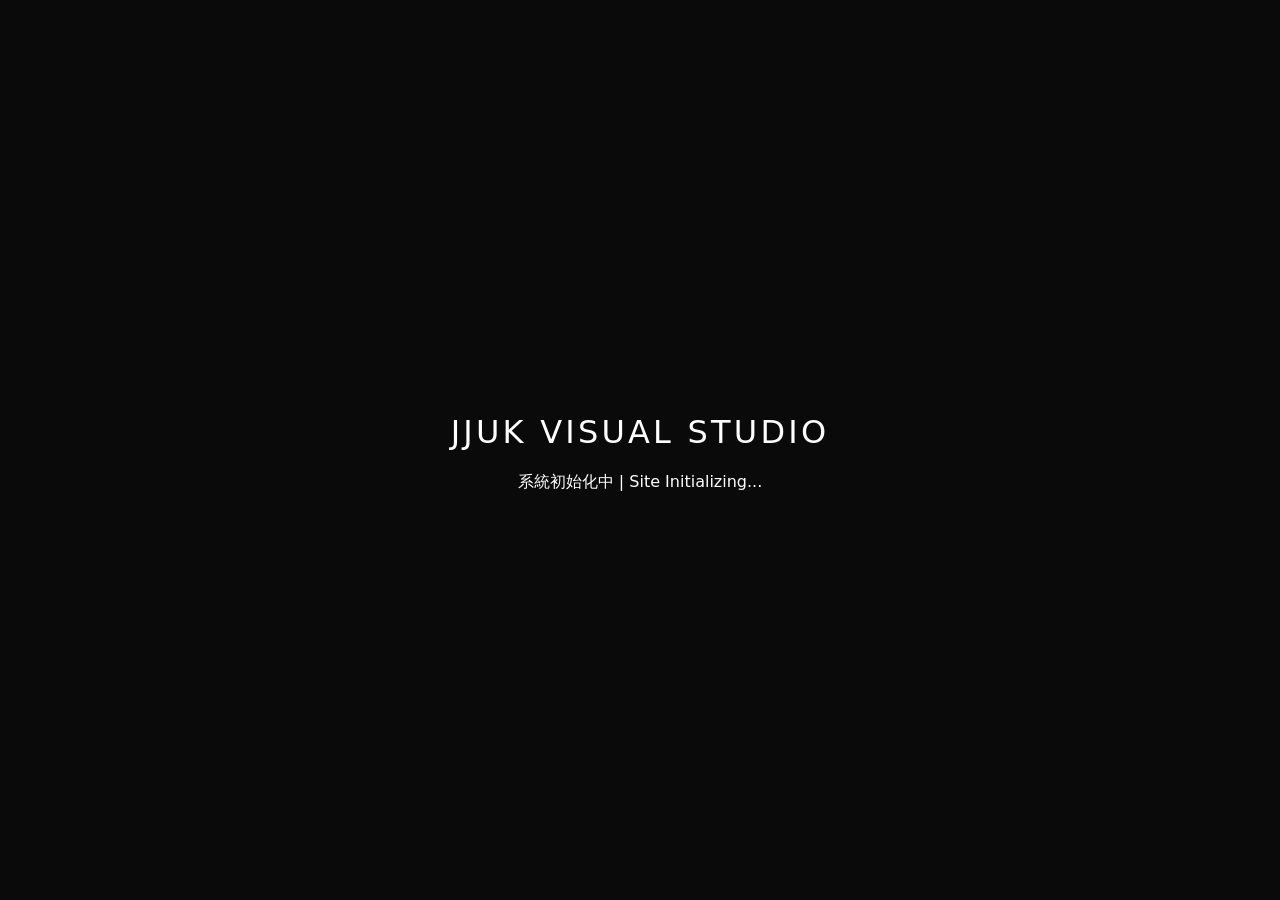
==== index.html @ 2047c07e "Initial commit: 官網基礎架構建立" ====
<!DOCTYPE html>
<html lang="zh-TW">
<head>
    <meta charset="UTF-8">
    <meta name="viewport" content="width=device-width, initial-scale=1.0">
    <title>JJUK Visual Studio | Premium Design Portfolio</title>
    <style>
        body {
            font-family: 'Inter', system-ui, -apple-system, sans-serif;
            background: #0a0a0a;
            color: #fff;
            margin: 0;
            display: flex;
            justify-content: center;
            align-items: center;
            height: 100vh;
        }
        .container {
            text-align: center;
        }
        h1 {
            font-weight: 300;
            letter-spacing: 0.1em;
            text-transform: uppercase;
        }
    </style>
</head>
<body>
    <div class="container">
        <h1>JJUK Visual Studio</h1>
        <p>系統初始化中 | Site Initializing...</p>
    </div>
</body>
</html>
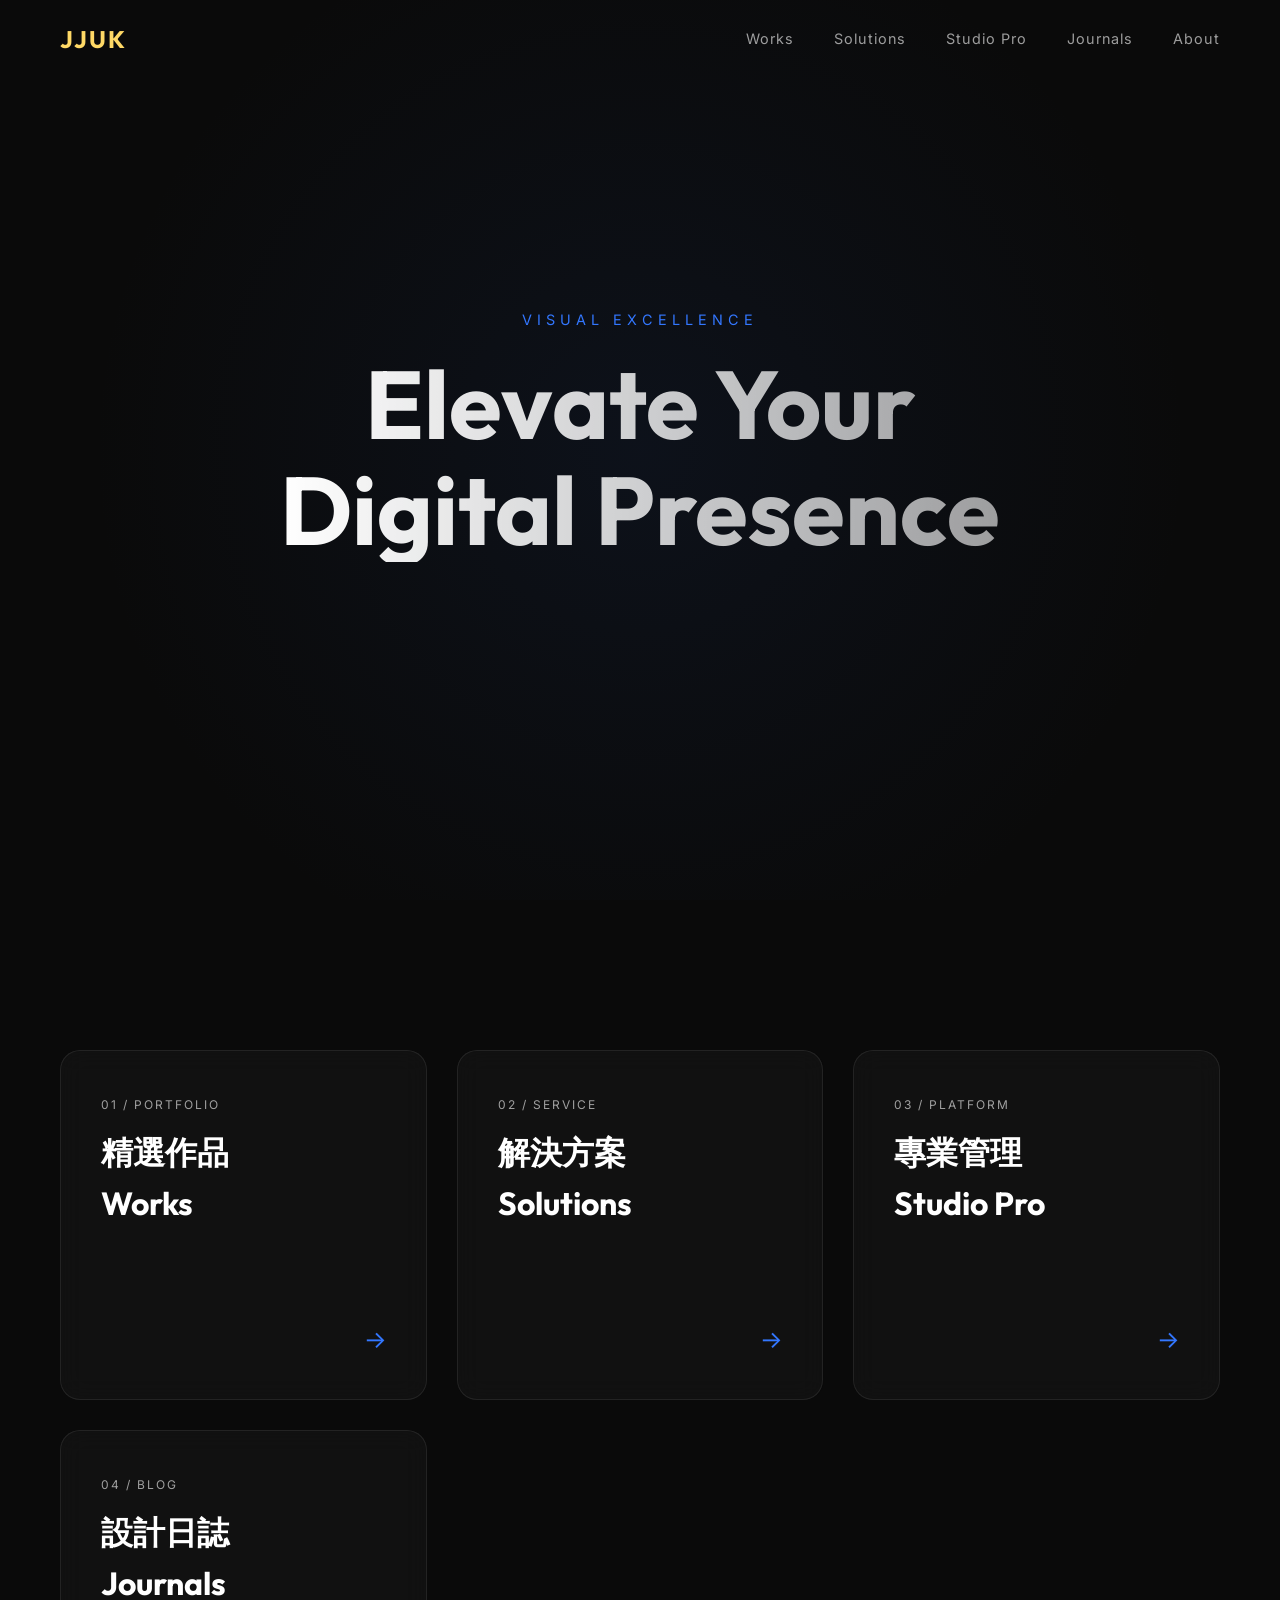
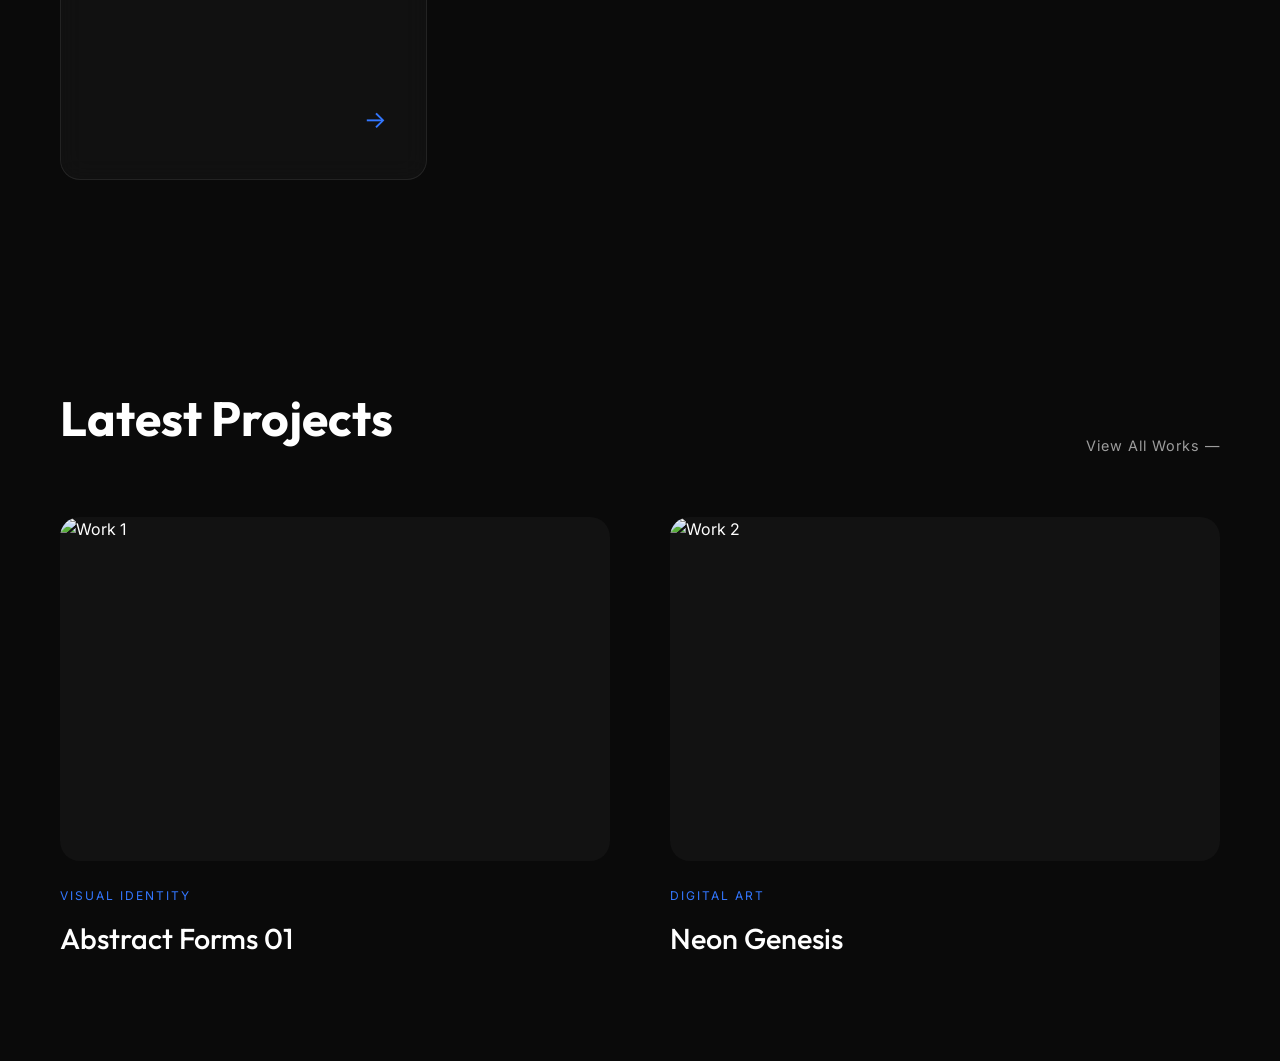
==== commit 5e87d6a3: "beginning" ====
--- a/index.html
+++ b/index.html
@@ -3,32 +3,100 @@
 <head>
     <meta charset="UTF-8">
     <meta name="viewport" content="width=device-width, initial-scale=1.0">
-    <title>JJUK Visual Studio | Premium Design Portfolio</title>
-    <style>
-        body {
-            font-family: 'Inter', system-ui, -apple-system, sans-serif;
-            background: #0a0a0a;
-            color: #fff;
-            margin: 0;
-            display: flex;
-            justify-content: center;
-            align-items: center;
-            height: 100vh;
-        }
-        .container {
-            text-align: center;
-        }
-        h1 {
-            font-weight: 300;
-            letter-spacing: 0.1em;
-            text-transform: uppercase;
-        }
-    </style>
+    <title>JJUK Visual Studio | Premium Design & Development</title>
+    <meta name="description" content="JJUK Visual Studio - 致力於提供精品級的視覺設計與網頁開發解決方案。">
+    <link rel="stylesheet" href="assets/css/style.css">
 </head>
 <body>
-    <div class="container">
-        <h1>JJUK Visual Studio</h1>
-        <p>系統初始化中 | Site Initializing...</p>
-    </div>
+    <nav class="navbar">
+        <div class="container nav-content">
+            <a href="index.html" class="nav-logo">JJUK</a>
+            <ul class="nav-links">
+                <li><a href="works/index.html">Works</a></li>
+                <li><a href="solutions/index.html">Solutions</a></li>
+                <li><a href="studio-pro/index.html">Studio Pro</a></li>
+                <li><a href="journals/index.html">Journals</a></li>
+                <li><a href="we/index.html">About</a></li>
+            </ul>
+        </div>
+    </nav>
+
+    <main>
+        <section class="hero">
+            <div class="hero-background"></div>
+            <div class="container hero-content">
+                <span class="hero-tagline">Visual Excellence</span>
+                <h1 class="hero-title">
+                    <span>Elevate Your</span>
+                    <span>Digital Presence</span>
+                </h1>
+            </div>
+        </section>
+
+        <section class="grid-menu container">
+            <div class="grid-container">
+                <a href="works/index.html" class="menu-card glass">
+                    <div>
+                        <span class="card-label">01 / Portfolio</span>
+                        <h2 class="card-title">精選作品<br>Works</h2>
+                    </div>
+                    <span class="card-arrow">→</span>
+                </a>
+                
+                <a href="solutions/index.html" class="menu-card glass">
+                    <div>
+                        <span class="card-label">02 / Service</span>
+                        <h2 class="card-title">解決方案<br>Solutions</h2>
+                    </div>
+                    <span class="card-arrow">→</span>
+                </a>
+
+                <a href="studio-pro/index.html" class="menu-card glass">
+                    <div>
+                        <span class="card-label">03 / Platform</span>
+                        <h2 class="card-title">專業管理<br>Studio Pro</h2>
+                    </div>
+                    <span class="card-arrow">→</span>
+                </a>
+
+                <a href="journals/index.html" class="menu-card glass">
+                    <div>
+                        <span class="card-label">04 / Blog</span>
+                        <h2 class="card-title">設計日誌<br>Journals</h2>
+                    </div>
+                    <span class="card-arrow">→</span>
+                </a>
+            </div>
+        </section>
+
+        <section class="latest-works container">
+            <div class="section-header">
+                <h2 class="section-title">Latest Projects</h2>
+                <a href="works/index.html" class="view-all">View All Works —</a>
+            </div>
+            <div class="works-grid">
+                <div class="work-item">
+                    <div class="work-image-wrapper">
+                        <img src="https://images.unsplash.com/photo-1618005182384-a83a8bd57fbe?auto=format&fit=crop&q=80&w=800" alt="Work 1">
+                    </div>
+                    <div class="work-info">
+                        <span class="work-category">Visual Identity</span>
+                        <h3 class="work-name">Abstract Forms 01</h3>
+                    </div>
+                </div>
+                <div class="work-item">
+                    <div class="work-image-wrapper">
+                        <img src="https://images.unsplash.com/photo-1614850523296-d8c1af93d400?auto=format&fit=crop&q=80&w=800" alt="Work 2">
+                    </div>
+                    <div class="work-info">
+                        <span class="work-category">Digital Art</span>
+                        <h3 class="work-name">Neon Genesis</h3>
+                    </div>
+                </div>
+            </div>
+        </section>
+    </main>
+
+    <script src="assets/js/main.js"></script>
 </body>
 </html>
--- a/assets/css/style.css
+++ b/assets/css/style.css
@@ -0,0 +1,338 @@
+@import url('https://fonts.googleapis.com/css2?family=Inter:wght@300;400;600;800&family=Outfit:wght@300;500;700&display=swap');
+
+:root {
+  /* Color Palette */
+  --bg-color: #0a0a0a;
+  --surface-color: rgba(255, 255, 255, 0.03);
+  --border-color: rgba(255, 255, 255, 0.08);
+  --text-primary: #ffffff;
+  --text-secondary: rgba(255, 255, 255, 0.6);
+  --accent-blue: hsl(220, 100%, 60%);
+  --accent-gold: hsl(45, 100%, 70%);
+  
+  /* Spacing */
+  --section-padding: 100px 20px;
+  --container-width: 1200px;
+  
+  /* Transitions */
+  --transition-smooth: all 0.6s cubic-bezier(0.16, 1, 0.3, 1);
+}
+
+* {
+  margin: 0;
+  padding: 0;
+  box-sizing: border-box;
+}
+
+body {
+  font-family: 'Inter', sans-serif;
+  background-color: var(--bg-color);
+  color: var(--text-primary);
+  line-height: 1.6;
+  overflow-x: hidden;
+  -webkit-font-smoothing: antialiased;
+}
+
+h1, h2, h3, .nav-logo {
+  font-family: 'Outfit', sans-serif;
+}
+
+a {
+  text-decoration: none;
+  color: inherit;
+  transition: var(--transition-smooth);
+}
+
+ul {
+  list-style: none;
+}
+
+/* Layout Utilities */
+.container {
+  max-width: var(--container-width);
+  margin: 0 auto;
+  padding: 0 20px;
+}
+
+/* Glassmorphism Effect */
+.glass {
+  background: var(--surface-color);
+  backdrop-filter: blur(12px);
+  -webkit-backdrop-filter: blur(12px);
+  border: 1px solid var(--border-color);
+}
+
+/* Navigation */
+.navbar {
+  position: fixed;
+  top: 0;
+  left: 0;
+  width: 100%;
+  padding: 20px 0;
+  z-index: 1000;
+  transition: var(--transition-smooth);
+}
+
+.navbar.scrolled {
+  padding: 15px 0;
+  background: rgba(10, 10, 10, 0.8);
+  backdrop-filter: blur(20px);
+  border-bottom: 1px solid var(--border-color);
+}
+
+.nav-content {
+  display: flex;
+  justify-content: space-between;
+  align-items: center;
+}
+
+.nav-logo {
+  font-size: 1.5rem;
+  font-weight: 700;
+  letter-spacing: 2px;
+  text-transform: uppercase;
+  color: var(--accent-gold);
+}
+
+.nav-links {
+  display: flex;
+  gap: 40px;
+}
+
+.nav-links a {
+  font-size: 0.9rem;
+  font-weight: 400;
+  color: var(--text-secondary);
+  letter-spacing: 1px;
+}
+
+.nav-links a:hover {
+  color: var(--text-primary);
+}
+
+/* Hero Section */
+.hero {
+  height: 100vh;
+  display: flex;
+  align-items: center;
+  justify-content: center;
+  position: relative;
+  overflow: hidden;
+}
+
+.hero-background {
+  position: absolute;
+  top: 0;
+  left: 0;
+  width: 100%;
+  height: 100%;
+  background: radial-gradient(circle at 50% 50%, rgba(30, 60, 120, 0.15), transparent 70%);
+  z-index: -1;
+}
+
+.hero-content {
+  text-align: center;
+}
+
+.hero-tagline {
+  font-size: 0.9rem;
+  color: var(--accent-blue);
+  text-transform: uppercase;
+  letter-spacing: 5px;
+  margin-bottom: 20px;
+  display: block;
+  opacity: 0;
+  transform: translateY(20px);
+  animation: fadeInUp 1s forwards 0.2s;
+}
+
+.hero-title {
+  font-size: clamp(3rem, 10vw, 6rem);
+  font-weight: 700;
+  line-height: 1.1;
+  margin-bottom: 30px;
+  opacity: 0;
+  transform: translateY(30px);
+  animation: fadeInUp 1s forwards 0.4s;
+}
+
+.hero-title span {
+  display: block;
+  background: linear-gradient(to right, #fff, var(--text-secondary));
+  -webkit-background-clip: text;
+  -webkit-text-fill-color: transparent;
+}
+
+/* Grid Menu Section */
+.grid-menu {
+  padding: var(--section-padding);
+}
+
+.grid-container {
+  display: grid;
+  grid-template-columns: repeat(auto-fit, minmax(300px, 1fr));
+  gap: 30px;
+  margin-top: 50px;
+}
+
+.menu-card {
+  padding: 40px;
+  border-radius: 20px;
+  position: relative;
+  overflow: hidden;
+  display: flex;
+  flex-direction: column;
+  justify-content: space-between;
+  height: 350px;
+}
+
+.menu-card:hover {
+  border-color: var(--accent-blue);
+  transform: translateY(-5px);
+}
+
+.card-label {
+  font-size: 0.75rem;
+  color: var(--text-secondary);
+  text-transform: uppercase;
+  letter-spacing: 2px;
+}
+
+.card-title {
+  font-size: 2rem;
+  margin-top: 10px;
+}
+
+.card-arrow {
+  align-self: flex-end;
+  font-size: 1.5rem;
+  color: var(--accent-blue);
+  transition: transform 0.3s ease;
+}
+
+.menu-card:hover .card-arrow {
+  transform: translateX(10px);
+}
+
+/* Latest Works Section */
+.latest-works {
+  padding: 100px 20px;
+}
+
+.section-header {
+  display: flex;
+  justify-content: space-between;
+  align-items: flex-end;
+  margin-bottom: 60px;
+}
+
+.section-title {
+  font-size: 3rem;
+  font-weight: 700;
+}
+
+.view-all {
+  color: var(--text-secondary);
+  font-size: 0.9rem;
+  letter-spacing: 1px;
+}
+
+.view-all:hover {
+  color: var(--accent-gold);
+}
+
+.works-grid {
+  display: grid;
+  grid-template-columns: 1fr 1fr;
+  gap: 60px;
+}
+
+.work-item {
+  cursor: pointer;
+}
+
+.work-image-wrapper {
+  aspect-ratio: 16/10;
+  overflow: hidden;
+  border-radius: 20px;
+  background: var(--surface-color);
+  margin-bottom: 25px;
+}
+
+.work-image-wrapper img {
+  width: 100%;
+  height: 100%;
+  object-fit: cover;
+  transition: transform 1.2s cubic-bezier(0.16, 1, 0.3, 1);
+}
+
+.work-item:hover img {
+  transform: scale(1.05);
+}
+
+.work-category {
+  font-size: 0.75rem;
+  color: var(--accent-blue);
+  text-transform: uppercase;
+  letter-spacing: 2px;
+  display: block;
+  margin-bottom: 10px;
+}
+
+.work-name {
+  font-size: 1.8rem;
+  font-weight: 500;
+}
+
+/* Subpage Layout */
+.page-header {
+  padding-top: 150px;
+  margin-bottom: 80px;
+  text-align: center;
+}
+
+.page-title {
+  font-size: 4rem;
+  margin-bottom: 20px;
+}
+
+.page-description {
+  color: var(--text-secondary);
+  font-size: 1.1rem;
+  max-width: 600px;
+  margin: 0 auto;
+}
+
+.works-full-grid {
+  display: flex;
+  flex-direction: column;
+  gap: 100px;
+  padding-bottom: 100px;
+}
+
+.card-full .work-image-wrapper {
+  aspect-ratio: 21/9;
+}
+
+.card-full .work-name {
+  font-size: 2.5rem;
+}
+
+/* Animations */
+@keyframes fadeInUp {
+  to {
+    opacity: 1;
+    transform: translateY(0);
+  }
+}
+
+/* Responsive */
+@media (max-width: 768px) {
+  .nav-links {
+    display: none;
+  }
+  
+  .hero-title {
+    font-size: 3.5rem;
+  }
+}
